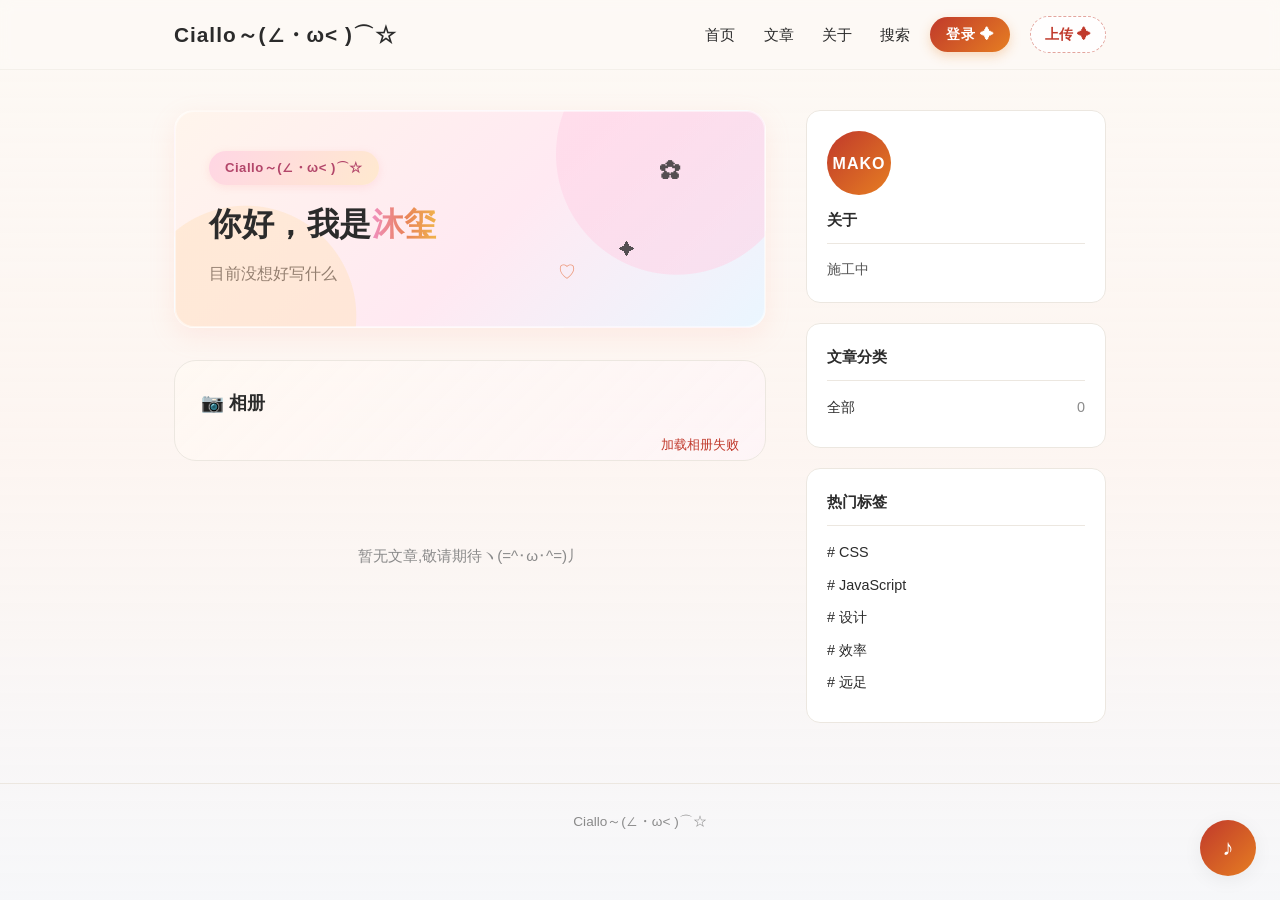
==== index.html @ c8da4784 "落地主页文章分类:写文章下拉选类型,主页显示真实计数并可点击按分类过滤 - 后端新增预设分类 CATEGORIES 与 GET /api/categories 接口 - 后台编辑器的「分类/标签」自由" ====
<!DOCTYPE html>
<html lang="zh-CN">
<head>
<meta charset="UTF-8">
<meta name="viewport" content="width=device-width, initial-scale=1.0">
<title>Ciallo～(∠・ω&lt; )⌒☆</title>
<link rel="stylesheet" href="assets/css/style.css">
<style>
  .empty { color: var(--muted); text-align: center; padding: 48px 20px; font-size: .95rem; }
</style>
</head>
<body>

<video class="bg-video" autoplay muted loop playsinline src="background/Scene1.mp4"></video>
<div class="bg-shade"></div>

<header class="site-header">
  <nav class="nav">
    <div class="brand">Ciallo～(∠・ω&lt; )⌒☆</div>
    <div class="nav-right">
      <button class="menu-toggle" id="menuToggle" aria-label="打开菜单">☰</button>
      <div class="menu" id="menu">
        <a href="#home">首页</a>
        <a href="#posts">文章</a>
        <a href="#about">关于</a>
        <a href="#search">搜索</a>
      </div>
      <a class="login-entry" href="admin.html">登录 ✦</a>
      <a class="article-entry photo-upload-entry" id="articleBtn" href="admin.html" hidden>文章 ✦</a>
      <a class="photo-upload-entry" id="photoUploadBtn">上传 ✦</a>
    </div>
  </nav>
</header>

<main class="container">
  <!-- 主内容 -->
  <div class="content">
    <section class="hero" id="home">
      <div class="hero-sparkles" aria-hidden="true"><span>✿</span><span>✦</span><span>♡</span></div>
      <div class="hero-eyebrow">Ciallo～(∠・ω&lt; )⌒☆</div>
      <h1>你好，我是<span class="name">沐玺</span></h1>
      <p>目前没想好写什么</p>
    </section>

    <!-- 相册:hero 下方的照片墙,图片存 photo/ 文件夹,右上角可上传 -->
    <section class="album" id="photos">
      <h2 class="album-title">📷 相册</h2>
      <span class="album-status" id="albumStatus"></span>
      <input type="file" id="photoFileInput" accept="image/*" multiple hidden>
      <div class="album-grid" id="albumGrid"></div>
    </section>

    <section id="posts">
      <p class="empty">加载中…</p>
    </section>
  </div>

  <!-- 侧边栏 -->
  <aside class="sidebar">
    <div class="widget" id="about">
      <div class="avatar">MAKO</div>
      <h3>关于</h3>
      <p class="about">施工中</p>
    </div>

    <div class="widget">
      <h3>文章分类</h3>
      <ul id="categoryList">
        <li>加载中…</li>
      </ul>
    </div>

    <div class="widget" id="search">
      <h3>热门标签</h3>
      <ul>
        <li><a href="#"># CSS</a></li>
        <li><a href="#"># JavaScript</a></li>
        <li><a href="#"># 设计</a></li>
        <li><a href="#"># 效率</a></li>
        <li><a href="#"># 远足</a></li>
      </ul>
    </div>
  </aside>
</main>

<footer class="site-footer">
  Ciallo～(∠・ω&lt; )⌒☆
</footer>

<!-- 圆形水波过渡层（播完跳转简介页） -->
<div class="ripple" id="ripple"></div>

<!-- 悬浮音乐播放器 -->
<div class="music-player" id="musicPlayer">
  <div class="mp-inner">
    <div class="mp-disc" id="mpDisc">
      <span class="mp-disc-hole"></span>
    </div>
    <div class="mp-info">
      <div class="mp-title">恋せよ乙女!</div>
      <div class="mp-artist">米倉千尋</div>
    </div>
    <div class="mp-progress">
      <div class="mp-bar" id="mpBar"><div class="mp-bar-fill" id="mpFill"></div></div>
      <div class="mp-time"><span id="mpCurrent">00:00</span><span>/</span><span id="mpDuration">--:--</span></div>
    </div>
    <button class="mp-btn" id="mpPlay" aria-label="播放/暂停">▶</button>
    <div class="mp-vol" id="mpVol">
      <input type="range" id="mpVolume" min="0" max="1" step="0.02" value="0.4" aria-label="音量">
      <button class="mp-vol-btn" id="mpVolBtn" aria-label="音量">🔊</button>
    </div>
  </div>
  <button class="mp-float" id="mpToggle" aria-label="打开播放器">♪</button>
  <audio id="mpAudio" src="music/米倉千尋 - 恋せよ乙女! (恋爱吧少女).mp3"></audio>
</div>

<script src="assets/js/player.js"></script>
<script src="assets/js/main.js"></script>
<script src="assets/js/album.js"></script>
<script>
(async function () {
  const wrap = document.getElementById('posts');
  const catList = document.getElementById('categoryList');
  let posts = [];
  let activeCat = null;
  let CATEGORIES = [];

  function showEmpty(msg) {
    wrap.textContent = '';
    const p = document.createElement('p');
    p.className = 'empty';
    p.textContent = msg;
    wrap.appendChild(p);
  }

  // 按当前 activeCat 渲染文章列表;activeCat===null 展示全部
  function renderPosts(list) {
    wrap.textContent = '';
    if (!Array.isArray(list) || !list.length) {
      showEmpty(activeCat ? '「' + activeCat + '」还没有文章,先写一篇吧ヽ(=^･ω･^=)丿' : '暂无文章,敬请期待ヽ(=^･ω･^=)丿');
      return;
    }
    list.forEach((post) => {
      const art = document.createElement('article');
      art.className = 'post';

      const meta = document.createElement('div');
      meta.className = 'post-meta';
      const d = document.createElement('span');
      d.textContent = post.created_at;
      const dot = document.createElement('span');
      dot.textContent = '·';
      const tag = document.createElement('span');
      tag.className = 'tag';
      tag.textContent = post.tag || '未分类';
      meta.append(d, dot, tag);

      const h2 = document.createElement('h2');
      const a = document.createElement('a');
      a.href = 'post.html?id=' + post.id;
      a.textContent = post.title;
      h2.appendChild(a);

      const ex = document.createElement('p');
      ex.className = 'excerpt';
      ex.textContent = post.excerpt;

      const rm = document.createElement('a');
      rm.className = 'read-more';
      rm.href = 'post.html?id=' + post.id;
      rm.textContent = '继续阅读 →';

      art.append(meta, h2, ex, rm);
      wrap.appendChild(art);
    });
  }

  // 侧栏分类:预置分类(来自 /api/categories) + 文章里出现的额外分类,均带真实计数
  function renderCategories() {
    if (!catList) return;
    catList.textContent = '';

    const cats = CATEGORIES.slice();
    const counts = {};
    posts.forEach((p) => {
      const t = p.tag || '未分类';
      counts[t] = (counts[t] || 0) + 1;
    });
    Object.keys(counts).forEach((t) => { if (!cats.includes(t)) cats.push(t); });

    const addItem = (label, count) => {
      const li = document.createElement('li');
      const a = document.createElement('a');
      a.href = '#posts';
      a.dataset.cat = label;
      a.className = activeCat === label ? 'active' : '';
      const txt = document.createElement('span');
      txt.textContent = label + ' ';
      const cnt = document.createElement('span');
      cnt.className = 'count';
      cnt.textContent = count;
      a.append(txt, cnt);
      a.addEventListener('click', (e) => {
        e.preventDefault();
        activeCat = (activeCat === label) ? null : label; // 再点一次取消过滤,回到全部
        const list = activeCat ? posts.filter((p) => (p.tag || '未分类') === label) : posts;
        renderPosts(list);
        renderCategories();
      });
      li.appendChild(a);
      catList.appendChild(li);
    };

    addItem('全部', posts.length);
    cats.forEach((c) => addItem(c, counts[c] || 0));
  }

  wrap.textContent = ''; // 一进来就清掉静态「加载中…」占位,避免任何情况下残留
  try {
    const res = await fetch('/api/posts');
    if (!res.ok) throw new Error('http ' + res.status);
    posts = await res.json();
    posts = Array.isArray(posts) ? posts : [];
  } catch {
    posts = [];
  }
  try {
    const c = await (await fetch('/api/categories')).json();
    CATEGORIES = (c && Array.isArray(c.categories)) ? c.categories : CATEGORIES;
  } catch {}
  renderCategories();
  renderPosts(posts);
})();
</script>
<script>
// 右上角「登录/文章」进后台:套用同一套水波动画
(function () {
  const ripple = document.getElementById('ripple');
  const targets = document.querySelectorAll('.login-entry, .article-entry');
  if (!targets.length || !ripple) return;
  targets.forEach((el) => {
    el.addEventListener('click', (e) => {
      e.preventDefault();
      const r = el.getBoundingClientRect();
      const cx = r.left + r.width / 2;
      const cy = r.top + r.height / 2;
      ripple.style.setProperty('--cx', cx + 'px');
      ripple.style.setProperty('--cy', cy + 'px');
      document.body.classList.add('profile-reveal');
      el.classList.add('is-hiding');
      setTimeout(() => { window.location.href = el.getAttribute('href'); }, 750);
    });
  });
})();

// 登录后右上角「登录」替换为「文章」:登录态(canManage)显示文章按钮并隐藏登录按钮
(function () {
  const login = document.querySelector('.login-entry');
  const article = document.getElementById('articleBtn');
  if (!login || !article) return;
  (async () => {
    try {
      const me = await (await fetch('/api/me')).json();
      if (me.canManage) {
        login.style.display = 'none';
        article.hidden = false;
      }
    } catch {}
  })();
})();
</script>
</body>
</html>
---- assets/css/style.css ----
:root {
  --bg: #faf8f5;
  --surface: #ffffff;
  --text: #2b2b2b;
  --muted: #8a8a8a;
  --accent: #c0392b;
  --accent-dark: #96281b;
  --border: #ece7e0;
  --shadow: 0 4px 20px rgba(0,0,0,.06);
}

* { margin: 0; padding: 0; box-sizing: border-box; }

body {
  font-family: -apple-system, BlinkMacSystemFont, "Segoe UI", "PingFang SC",
               "Microsoft YaHei", sans-serif;
  background: var(--bg);
  color: var(--text);
  line-height: 1.7;
  -webkit-font-smoothing: antialiased;
}

a { color: var(--accent); text-decoration: none; }
a:hover { color: var(--accent-dark); }

/* ============ 背景视频 ============ */
.bg-video {
  position: fixed;
  inset: 0;
  z-index: -2;
  width: 100%;
  height: 100%;
  object-fit: cover;
  filter: saturate(1.05);
  pointer-events: none;
}
.bg-shade {
  position: fixed;
  inset: 0;
  z-index: -1;
  background: linear-gradient(180deg, rgba(255,250,244,.62), rgba(255,242,238,.5) 50%, rgba(244,247,252,.6));
  pointer-events: none;
}

/* ============ Header ============ */
header.site-header {
  position: sticky;
  top: 0;
  z-index: 100;
  background: rgba(252,250,247,.4); /* 半透明:透度约 40%,暂定 */
  backdrop-filter: blur(6px);
  border-bottom: 1px solid rgba(236,231,224,.5);
}

.nav {
  max-width: 980px;
  margin: 0 auto;
  padding: 16px 24px;
  display: flex;
  align-items: center;
  justify-content: space-between;
}

.brand {
  font-size: 1.3rem;
  font-weight: 700;
  color: var(--text);
  letter-spacing: 1px;
}
.brand span { color: var(--accent); }

.nav-right {
  display: flex;
  align-items: center;
  gap: 20px;
}

.menu a {
  margin-left: 24px;
  font-size: .95rem;
  color: var(--text);
}
.menu a:hover { color: var(--accent); }

/* 右上角登录入口,与菜单并排 */
.login-entry {
  padding: 6px 16px;
  border-radius: 999px;
  background: linear-gradient(135deg, #c0392b, #e67e22);
  color: #fff !important;
  font-size: .85rem;
  font-weight: 600;
  letter-spacing: .5px;
  box-shadow: 0 4px 12px rgba(230,126,34,.28);
  white-space: nowrap;
  transition: filter .15s ease, transform .1s ease;
}
.login-entry:hover {
  color: #fff !important;
  filter: brightness(1.06);
  transform: translateY(-1px);
}

.menu-toggle {
  display: none;
  background: none;
  border: none;
  font-size: 1.4rem;
  cursor: pointer;
  color: var(--text);
}

/* ============ Layout ============ */
.container {
  max-width: 980px;
  margin: 40px auto;
  padding: 0 24px;
  display: grid;
  grid-template-columns: 1fr 300px;
  gap: 40px;
  align-items: start;
}

.content { min-width: 0; }

/* ============ Hero ============ */
.hero {
  position: relative;
  overflow: hidden;
  background:
    radial-gradient(circle at 85% 20%, rgba(255,210,230,.55) 0 120px, transparent 121px),
    radial-gradient(circle at 12% 95%, rgba(255,228,200,.6) 0 110px, transparent 111px),
    linear-gradient(135deg, #fff5ec, #ffe9f2 55%, #eaf6ff);
  color: var(--text);
  border-radius: 20px;
  padding: 40px 34px;
  margin-bottom: 32px;
  border: 1px solid rgba(255,255,255,.7);
  box-shadow: inset 0 0 0 1px rgba(255,255,255,.5), 0 8px 26px rgba(255,170,150,.16);
}
.hero h1 { font-size: 2rem; margin: 12px 0 8px; letter-spacing: .5px; }
.hero h1 .name {
  background: linear-gradient(90deg, #f08fc0, #e9825a, #f0b34a);
  -webkit-background-clip: text;
  background-clip: text;
  -webkit-text-fill-color: transparent;
}
.hero p { color: #947f70; font-size: 1rem; }

/* 顶部打招呼小胶囊 */
.hero-eyebrow {
  display: inline-block;
  padding: 6px 16px;
  border-radius: 999px;
  background: linear-gradient(120deg, #ffd6e4, #ffe9cf);
  color: #b3466a;
  font-size: .82rem;
  font-weight: 600;
  letter-spacing: .5px;
  box-shadow: 0 2px 8px rgba(255,150,150,.18);
}

/* 浮动小装饰 */
.hero-sparkles { position: absolute; inset: 0; pointer-events: none; }
.hero-sparkles span {
  position: absolute;
  font-size: 1.35rem;
  opacity: .8;
  animation: heroFloat 4.5s ease-in-out infinite;
}
.hero-sparkles span:nth-child(1) { top: 20%; right: 14%; }
.hero-sparkles span:nth-child(2) { top: 58%; right: 22%; font-size: 1rem; animation-delay: 1.3s; }
.hero-sparkles span:nth-child(3) { bottom: 18%; right: 32%; font-size: 1.1rem; animation-delay: 2.1s; color: #e9825a; }
@keyframes heroFloat {
  0%, 100% { transform: translateY(0) rotate(0deg); }
  50%      { transform: translateY(-12px) rotate(14deg); }
}

/* ============ Posts ============ */
.post {
  background: var(--surface);
  border: 1px solid var(--border);
  border-radius: 14px;
  padding: 24px 26px;
  margin-bottom: 24px;
  transition: transform .18s ease, box-shadow .18s ease;
}
.post:hover {
  transform: translateY(-3px);
  box-shadow: var(--shadow);
}

.post-meta {
  display: flex;
  align-items: center;
  gap: 12px;
  font-size: .82rem;
  color: var(--muted);
  margin-bottom: 10px;
}
.post-meta .tag {
  background: #fdecea;
  color: var(--accent);
  padding: 2px 10px;
  border-radius: 20px;
  font-size: .75rem;
}
.post h2 { font-size: 1.25rem; margin-bottom: 8px; }
.post h2 a { color: var(--text); }
.post h2 a:hover { color: var(--accent); }
.post p.excerpt { font-size: .95rem; color: #555; }
.post .read-more { font-size: .88rem; font-weight: 600; }

/* ============ Sidebar ============ */
.sidebar {
  position: sticky;
  top: 84px;
}
.widget {
  background: var(--surface);
  border: 1px solid var(--border);
  border-radius: 14px;
  padding: 20px;
  margin-bottom: 20px;
}
.widget h3 {
  font-size: .95rem;
  margin-bottom: 14px;
  padding-bottom: 10px;
  border-bottom: 1px solid var(--border);
}
.widget ul { list-style: none; }
.widget li { margin-bottom: 8px; font-size: .9rem; }
.widget .count { float: right; color: var(--muted); }
.widget .about { font-size: .88rem; color: #555; }
.widget a { color: var(--text); }
.widget a:hover { color: var(--accent); }
.widget a.active { color: var(--accent); font-weight: 700; }
.widget .avatar {
  width: 64px; height: 64px;
  border-radius: 50%;
  background: linear-gradient(135deg, #c0392b, #e67e22);
  color: #fff;
  display: flex; align-items: center; justify-content: center;
  font-size: 1rem; letter-spacing: 1px; font-weight: 700;
  margin-bottom: 12px;
}

/* ============ 悬浮音乐播放器 ============ */
.music-player {
  position: fixed;
  right: 24px;
  bottom: 24px;
  z-index: 200;
  touch-action: none;
}

/* 悬浮圆形按钮（可拖动） */
.mp-float {
  width: 56px; height: 56px;
  border-radius: 50%;
  border: none;
  background: linear-gradient(135deg, #c0392b, #e67e22);
  color: #fff;
  font-size: 1.4rem;
  cursor: grab;
  box-shadow: var(--shadow);
  display: flex; align-items: center; justify-content: center;
  transition: box-shadow .2s ease;
  user-select: none;
  -webkit-user-select: none;
}
.mp-float:active { cursor: grabbing; }
.mp-float:hover { filter: brightness(1.05); }

/* 展开的横向圆角长条（默认隐藏，通过 opacity/visibility/transform 平滑收放） */
.mp-inner {
  position: absolute;
  right: calc(100% + 14px);
  top: 50%;
  width: 360px;
  background: var(--surface);
  border: 1px solid var(--border);
  border-radius: 999px;
  box-shadow: var(--shadow);
  padding: 10px 18px;
  display: flex;
  flex-direction: row;
  align-items: center;
  gap: 14px;
  /* 收起状态 */
  opacity: 0;
  visibility: hidden;
  pointer-events: none;
  transform: translateY(-50%) translateX(16px);
  transition: opacity .7s ease, transform .7s ease, visibility .7s;
}
.music-player.open .mp-inner {
  opacity: 1;
  visibility: visible;
  pointer-events: auto;
  transform: translateY(-50%) translateX(0);
}

/* 唱片（较小，置于长条左侧） */
.mp-disc {
  width: 46px; height: 46px;
  flex: 0 0 auto;
  border-radius: 50%;
  background:
    repeating-radial-gradient(circle at center, #333 0 2px, #1f1f1f 2px 4px),
    linear-gradient(135deg, #c0392b, #e67e22);
  position: relative;
  animation: mpSpin 6s linear infinite;
  animation-play-state: paused;
}
.music-player.playing .mp-disc { animation-play-state: running; }
.mp-disc-hole {
  position: absolute; top: 50%; left: 50%;
  width: 10px; height: 10px;
  transform: translate(-50%, -50%);
  background: var(--surface);
  border-radius: 50%;
}
@keyframes mpSpin { to { transform: rotate(360deg); } }

/* 歌曲信息 */
.mp-info {
  display: flex;
  flex-direction: column;
  flex: 0 0 auto;
  min-width: 0;
}
.mp-title {
  font-size: .9rem; font-weight: 700;
  color: var(--text);
  white-space: nowrap;
  overflow: hidden;
  text-overflow: ellipsis;
  max-width: 110px;
}
.mp-artist { font-size: .74rem; color: var(--muted); }

/* 进度 */
.mp-progress {
  flex: 1;
  min-width: 0;
  display: flex;
  flex-direction: column;
  gap: 3px;
}
.mp-bar {
  height: 5px;
  border-radius: 3px;
  background: var(--border);
  cursor: pointer;
  overflow: hidden;
}
.mp-bar-fill {
  height: 100%;
  width: 0%;
  background: linear-gradient(90deg, #c0392b, #e67e22);
  border-radius: 3px;
  transition: width .1s linear;
}
.mp-time {
  display: flex; justify-content: space-between;
  font-size: .68rem; color: var(--muted);
}

/* 播放按钮 */
.mp-btn {
  width: 40px; height: 40px;
  flex: 0 0 auto;
  border-radius: 50%;
  border: none;
  background: linear-gradient(135deg, #c0392b, #e67e22);
  color: #fff;
  font-size: .92rem;
  cursor: pointer;
  box-shadow: var(--shadow);
  transition: transform .15s ease;
}
.mp-btn:hover { transform: scale(1.08); }

/* 音量开关:喇叭按钮 + 悬停弹出的垂直滑条 */
.mp-vol {
  position: relative;
  flex: 0 0 auto;
}
.mp-vol-btn {
  width: 40px; height: 40px;
  flex: 0 0 auto;
  border-radius: 50%;
  border: none;
  background: rgba(192, 57, 43, .12);
  color: var(--text);
  font-size: .92rem;
  cursor: pointer;
  transition: transform .15s ease, background .15s ease;
}
.mp-vol-btn:hover { transform: scale(1.08); background: rgba(192, 57, 43, .22); }
.mp-vol input[type=range] {
  position: absolute;
  bottom: calc(100% + 14px);
  left: 50%;
  width: 6px;
  height: 84px;
  margin: 0;
  appearance: none;
  -webkit-appearance: none;
  background: var(--border);
  border-radius: 3px;
  cursor: pointer;
  writing-mode: vertical-lr;
  direction: rtl;
  opacity: 0;
  visibility: hidden;
  pointer-events: none;
  transition: opacity .2s ease, visibility .2s;
}
.mp-vol input[type=range]::-webkit-slider-thumb {
  appearance: none; -webkit-appearance: none;
  width: 15px; height: 15px;
  border-radius: 50%;
  background: linear-gradient(135deg, #c0392b, #e67e22);
  border: 2px solid #fff;
  box-shadow: var(--shadow);
  cursor: pointer;
}
.mp-vol input[type=range]::-moz-range-thumb {
  width: 15px; height: 15px;
  border-radius: 50%;
  background: linear-gradient(135deg, #c0392b, #e67e22);
  border: 2px solid #fff;
  box-shadow: var(--shadow);
  cursor: pointer;
}
.mp-vol.open input[type=range] {
  opacity: 1;
  visibility: visible;
  pointer-events: auto;
}

@media (max-width: 760px) {
  .mp-inner {
    width: calc(100vw - 32px);
    max-width: 360px;
    padding: 10px 16px;
    gap: 10px;
  }
  .mp-title { max-width: 80px; }
}

/* ============ 返回链接 ============ */
.back-link {
  font-size: .9rem;
  font-weight: 600;
}

/* ============ 进入个人简介：圆形水波扩散过渡 ============ */
.hero { cursor: pointer; transition: opacity .45s ease, transform .45s ease; }
.hero.is-hiding { opacity: 0; transform: scale(.92); pointer-events: none; }

.ripple {
  position: fixed;
  inset: 0;
  z-index: 4000;
  background: linear-gradient(135deg, #fff5ec, #ffe9f2 55%, #eaf6ff);
  clip-path: circle(0% at var(--cx, 50%) var(--cy, 50%));
  transition: clip-path .78s cubic-bezier(.65, 0, .35, 1);
  pointer-events: none;
}
body.profile-reveal .ripple {
  clip-path: circle(150% at var(--cx, 50%) var(--cy, 50%));
  pointer-events: auto;
}

/* 个人简介页（profile.html） */
.profile {
  min-height: calc(100vh - 140px);
  display: flex;
  align-items: center;
  justify-content: center;
  padding: 40px 24px;
}
.profile-card {
  width: 100%;
  max-width: 520px;
  background: rgba(255,255,255,.6);
  border: 1px solid rgba(255,255,255,.8);
  border-radius: 22px;
  padding: 44px 34px;
  text-align: center;
  box-shadow: 0 12px 40px rgba(255,150,140,.18);
  animation: profileIn .7s ease .15s both;
}
@keyframes profileIn { from { opacity: 0; transform: translateY(16px); } to { opacity: 1; transform: translateY(0); } }
.profile-card .profile-avatar {
  width: 84px; height: 84px;
  margin: 0 auto 18px;
  border-radius: 50%;
  background: linear-gradient(135deg, #f78fb3, #f7b267);
  color: #fff;
  font-weight: 700;
  letter-spacing: 1px;
  display: flex; align-items: center; justify-content: center;
  font-size: 1.05rem;
}
.profile-card h1 { font-size: 1.9rem; margin: 0 0 6px; color: var(--text); }
.profile-card .name {
  background: linear-gradient(90deg, #f08fc0, #e9825a, #f0b34a);
  -webkit-background-clip: text;
  background-clip: text;
  -webkit-text-fill-color: transparent;
}
.profile-sub { color: var(--muted); font-size: .9rem; margin-bottom: 16px; }
.profile-bio {
  color: #5b4636;
  font-size: .98rem;
  line-height: 1.9;
  max-width: 460px;
  margin: 0 auto 28px;
}
.profile-facts {
  display: grid;
  grid-template-columns: repeat(3, 1fr);
  gap: 12px;
  max-width: 520px;
  margin: 0 auto;
}
.profile-card .factor {
  background: rgba(255,255,255,.75);
  border: 1px solid var(--border);
  border-radius: 14px;
  padding: 16px 12px;
}
.profile-card .factor-label {
  display: block;
  font-size: .72rem;
  color: var(--muted);
  margin-bottom: 6px;
  letter-spacing: 1px;
}
.profile-card .factor-value { font-size: .88rem; color: var(--text); font-weight: 600; }

/* ============ Footer ============ */
footer.site-footer {
  border-top: 1px solid var(--border);
  text-align: center;
  padding: 26px 20px;
  color: var(--muted);
  font-size: .85rem;
}

/* ============ 相册 ============ */
.photo-upload-entry {
  padding: 6px 14px;
  border-radius: 999px;
  background: rgba(255,255,255,.75);
  color: var(--accent) !important;
  font-size: .85rem;
  font-weight: 600;
  border: 1.5px dashed rgba(192,57,43,.45);
  cursor: pointer;
  transition: filter .15s ease, transform .1s ease, background .15s ease;
}
.photo-upload-entry:hover {
  background: #fff;
  filter: brightness(1.02);
  transform: translateY(-1px);
}

.album {
  margin: 8px 0 34px;
  padding: 26px;
  background: linear-gradient(135deg, rgba(255,250,243,.7), rgba(255,244,250,.6));
  border: 1px solid var(--border);
  border-radius: 22px;
}
.album-title {
  display: flex;
  align-items: center;
  gap: 8px;
  font-size: 1.15rem;
  color: var(--text);
  margin-bottom: 16px;
}
.album-status {
  float: right;
  font-size: .82rem;
  color: var(--accent);
  opacity: 0;
  transition: opacity .2s ease;
}
.album-status.ok { color: #2e7d32; }
.album-status:not(:empty) { opacity: 1; }

.album-grid {
  position: relative;
}
.album-stage {
  position: relative;
  width: 100%; /* 铺满相册框(内容列内,尺寸维持现状) */
  aspect-ratio: 3 / 2;
  overflow: hidden;
  border-radius: 14px;
  background: #fff;
  border: 1px solid var(--border);
  box-shadow: var(--shadow);
}
.album-stage img {
  position: absolute;
  inset: 0;
  width: 100%;
  height: 100%;
  object-fit: cover; /* 图片铺满这个框 */
  opacity: 0;
  transition: opacity .8s ease;
  pointer-events: none;
}
.album-stage img.active { opacity: 1; }
.album-stage img.broken { background: rgba(236,231,224,.6); }

.album-del {
  position: absolute;
  top: 12px;
  right: 12px;
  width: 30px;
  height: 30px;
  z-index: 2;
  border: none;
  border-radius: 50%;
  background: rgba(192,57,43,.9);
  color: #fff;
  font-size: .9rem;
  line-height: 1;
  cursor: pointer;
  opacity: 0;
  transform: scale(.8);
  transition: opacity .15s ease, transform .15s ease;
}
.album-stage:hover .album-del { opacity: 1; transform: scale(1); }
.album-del:hover { background: var(--accent-dark); }

.album-arrow {
  position: absolute;
  top: 50%;
  transform: translateY(-50%);
  z-index: 2;
  width: 40px;
  height: 40px;
  border: none;
  border-radius: 50%;
  background: rgba(255, 255, 255, .7);
  color: var(--text);
  font-size: 1.15rem;
  font-weight: 700;
  line-height: 1;
  cursor: pointer;
  box-shadow: var(--shadow);
  opacity: 0;
  transition: opacity .15s ease, background .15s ease, color .15s ease;
}
.album-prev { left: 14px; }
.album-next { right: 14px; }
.album-stage:hover .album-arrow { opacity: 1; }
.album-arrow:hover { background: var(--accent); color: #fff; }

.album-dots {
  display: flex;
  justify-content: center;
  gap: 8px;
  margin-top: 14px;
}
.album-dots .dot {
  width: 9px;
  height: 9px;
  padding: 0;
  border: none;
  border-radius: 50%;
  background: var(--border);
  cursor: pointer;
  transition: background .2s ease, transform .2s ease;
}
.album-dots .dot.active { background: var(--accent); transform: scale(1.25); }

.album-empty {
  text-align: center;
  color: var(--muted);
  padding: 26px 0;
  font-size: .95rem;
}

/* ============ Responsive ============ */
@media (max-width: 760px) {
  .container { grid-template-columns: 1fr; gap: 0; }
  .sidebar { position: static; margin-top: 8px; }
  .menu { display: none; flex-direction: column; position: absolute; top: 60px; right: 24px;
          background: var(--surface); border: 1px solid var(--border); border-radius: 10px;
          padding: 12px 0; box-shadow: var(--shadow); }
  .menu.open { display: flex; }
  .menu a { margin: 6px 24px; }
  .menu-toggle { display: block; }
  .hero { padding: 30px 22px; }
  .hero h1 { font-size: 1.6rem; }
  .profile { padding: 28px 18px; }
  .profile-card { padding: 34px 22px; }
  .profile-card h1 { font-size: 1.6rem; }
  .profile-facts { grid-template-columns: 1fr; }
}
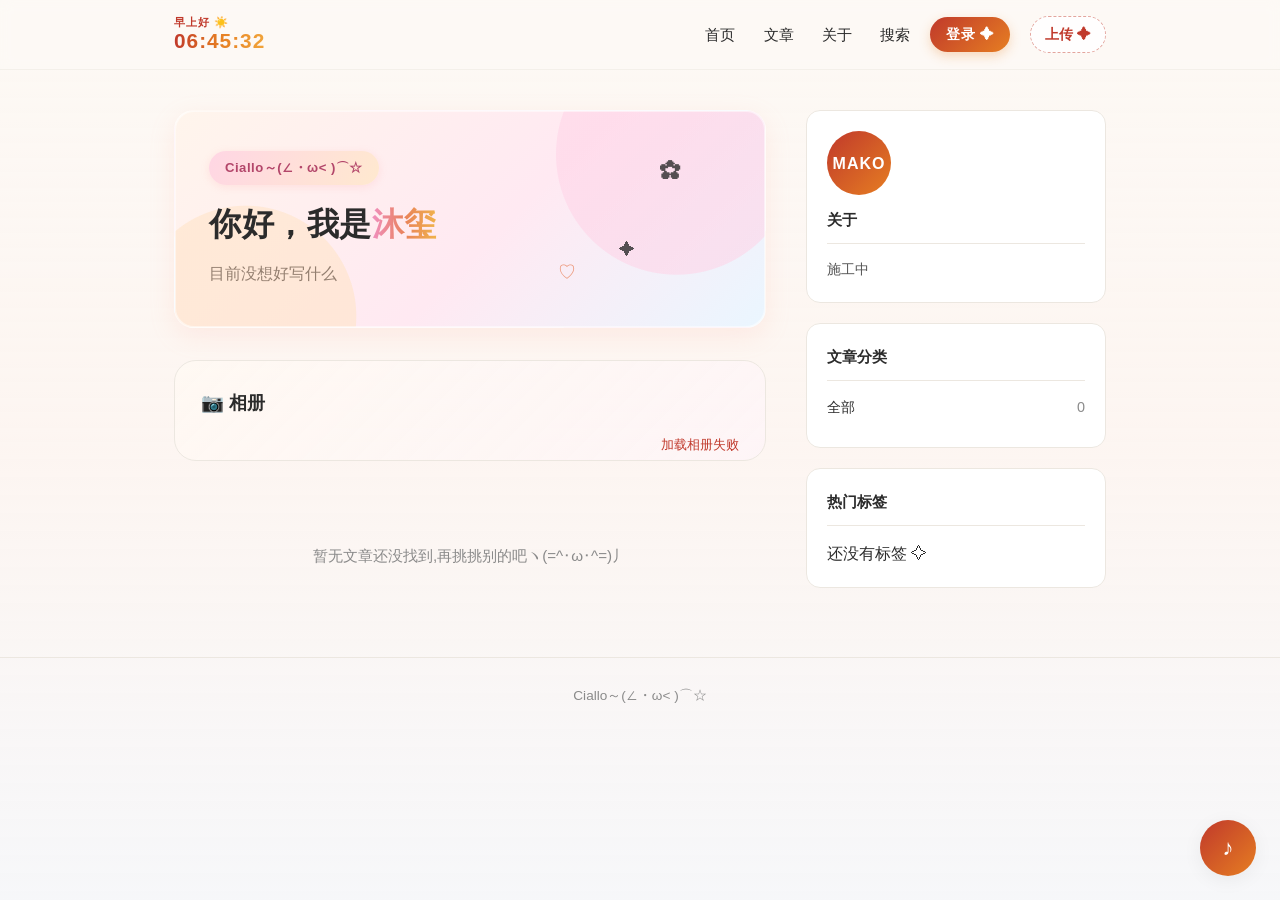
==== commit ccd17448: "顶部导航 Ciallo 换成实时时钟 + 落地热门标签云 - 新增 assets/js/clock.js:顶端导航显示实时时分秒,问候语按时段切换(早/中/下午/晚上) - 时钟文字用红橙渐变流动+呼" ====
--- a/index.html
+++ b/index.html
@@ -16,7 +16,10 @@
 
 <header class="site-header">
   <nav class="nav">
-    <div class="brand">Ciallo～(∠・ω&lt; )⌒☆</div>
+    <div class="brand brand-clock">
+      <span class="bc-greet" id="bcGreet">早上好</span>
+      <span class="bc-time" id="bcTime">00:00:00</span>
+    </div>
     <div class="nav-right">
       <button class="menu-toggle" id="menuToggle" aria-label="打开菜单">☰</button>
       <div class="menu" id="menu">
@@ -72,13 +75,7 @@
 
     <div class="widget" id="search">
       <h3>热门标签</h3>
-      <ul>
-        <li><a href="#"># CSS</a></li>
-        <li><a href="#"># JavaScript</a></li>
-        <li><a href="#"># 设计</a></li>
-        <li><a href="#"># 效率</a></li>
-        <li><a href="#"># 远足</a></li>
-      </ul>
+      <div class="tag-cloud" id="tagList">加载中…</div>
     </div>
   </aside>
 </main>
@@ -115,15 +112,21 @@
 </div>
 
 <script src="assets/js/player.js"></script>
+<script src="assets/js/clock.js"></script>
 <script src="assets/js/main.js"></script>
 <script src="assets/js/album.js"></script>
 <script>
 (async function () {
   const wrap = document.getElementById('posts');
   const catList = document.getElementById('categoryList');
+  const tagList = document.getElementById('tagList');
   let posts = [];
   let activeCat = null;
+  let activeTag = null;
   let CATEGORIES = [];
+
+  // 取一篇文章的所有标签
+  function postTags(p) { return (p.tags || '').split(/[,，、\s]+/).filter(Boolean); }
 
   function showEmpty(msg) {
     wrap.textContent = '';
@@ -133,11 +136,28 @@
     wrap.appendChild(p);
   }
 
-  // 按当前 activeCat 渲染文章列表;activeCat===null 展示全部
+  // 按当前 activeCat/activeTag 过滤并渲染;两者都为空则展示全部
+  function filtered() {
+    if (!activeCat && !activeTag) return posts;
+    return posts.filter((p) =>
+      (!activeCat || (p.tag || '未分类') === activeCat) &&
+      (!activeTag || postTags(p).indexOf(activeTag) >= 0)
+    );
+  }
+  function refresh() {
+    renderPosts(filtered());
+    renderCategories();
+    renderTags();
+  }
+
+  // 渲染文章列表
   function renderPosts(list) {
     wrap.textContent = '';
     if (!Array.isArray(list) || !list.length) {
-      showEmpty(activeCat ? '「' + activeCat + '」还没有文章,先写一篇吧ヽ(=^･ω･^=)丿' : '暂无文章,敬请期待ヽ(=^･ω･^=)丿');
+      const why = activeCat && activeTag
+        ? '「' + activeCat + '」且含「#' + activeTag + '」的'
+        : (activeCat ? '「' + activeCat + '」' : (activeTag ? '含「#' + activeTag + '」' : ''));
+      showEmpty((why || '暂无') + '文章还没找到,再挑挑别的吧ヽ(=^･ω･^=)丿');
       return;
     }
     list.forEach((post) => {
@@ -202,10 +222,9 @@
       a.append(txt, cnt);
       a.addEventListener('click', (e) => {
         e.preventDefault();
-        activeCat = (activeCat === label) ? null : label; // 再点一次取消过滤,回到全部
-        const list = activeCat ? posts.filter((p) => (p.tag || '未分类') === label) : posts;
-        renderPosts(list);
-        renderCategories();
+        // 「全部」恒清空分类;其余再点一次取消,回到全部
+        activeCat = (label === '全部') ? null : ((activeCat === label) ? null : label);
+        refresh();
       });
       li.appendChild(a);
       catList.appendChild(li);
@@ -213,6 +232,31 @@
 
     addItem('全部', posts.length);
     cats.forEach((c) => addItem(c, counts[c] || 0));
+  }
+
+  // 热门标签云:抽取所有文章标签,按出现次数降序,点击按标签过滤
+  function renderTags() {
+    if (!tagList) return;
+    tagList.textContent = '';
+
+    const counts = {};
+    posts.forEach((p) => postTags(p).forEach((t) => { counts[t] = (counts[t] || 0) + 1; }));
+    const tags = Object.keys(counts).sort((a, b) => counts[b] - counts[a] || a.localeCompare(b, 'zh')); // 热门在前
+    if (!tags.length) {
+      tagList.textContent = '还没有标签 ✧';
+      return;
+    }
+    tags.forEach((t) => {
+      const chip = document.createElement('button');
+      chip.type = 'button';
+      chip.className = 'tag-chip' + (activeTag === t ? ' active' : '');
+      chip.textContent = '#' + t + ' ' + counts[t];
+      chip.addEventListener('click', () => {
+        activeTag = (activeTag === t) ? null : t; // 再点一次取消
+        refresh();
+      });
+      tagList.appendChild(chip);
+    });
   }
 
   wrap.textContent = ''; // 一进来就清掉静态「加载中…」占位,避免任何情况下残留
@@ -228,8 +272,7 @@
     const c = await (await fetch('/api/categories')).json();
     CATEGORIES = (c && Array.isArray(c.categories)) ? c.categories : CATEGORIES;
   } catch {}
-  renderCategories();
-  renderPosts(posts);
+  refresh();
 })();
 </script>
 <script>
--- a/assets/css/style.css
+++ b/assets/css/style.css
@@ -68,6 +68,35 @@
   letter-spacing: 1px;
 }
 .brand span { color: var(--accent); }
+
+/* 顶端实时时钟:问候语 + 渐变流动时间(替换原 Ciallo 品牌字) */
+.brand-clock {
+  display: flex;
+  flex-direction: column;
+  align-items: flex-start;
+  line-height: 1.15;
+}
+.bc-greet {
+  font-size: .7rem;
+  font-weight: 600;
+  letter-spacing: 1px;
+  color: var(--muted);
+  transition: opacity .3s ease;
+}
+.bc-time {
+  font-size: 1.3rem;
+  font-weight: 800;
+  letter-spacing: 1px;
+  background: linear-gradient(90deg, #c0392b, #e67e22, #f1a53b, #e67e22, #c0392b);
+  background-size: 200% auto;
+  -webkit-background-clip: text;
+  background-clip: text;
+  -webkit-text-fill-color: transparent;
+  color: transparent;
+  animation: bc-gradient 4s linear infinite, bc-breathe 3s ease-in-out infinite;
+}
+@keyframes bc-gradient { to { background-position: 200% center; } }
+@keyframes bc-breathe { 0%, 100% { transform: scale(1); } 50% { transform: scale(1.05); } }
 
 .nav-right {
   display: flex;
@@ -236,6 +265,27 @@
 .widget a { color: var(--text); }
 .widget a:hover { color: var(--accent); }
 .widget a.active { color: var(--accent); font-weight: 700; }
+
+/* 热门标签云:胶囊小按钮 */
+.tag-cloud { display: flex; flex-wrap: wrap; gap: 8px; }
+.tag-chip {
+  padding: 4px 12px;
+  border: 1px solid rgba(192,57,43,.28);
+  border-radius: 999px;
+  background: rgba(255,255,255,.65);
+  color: var(--accent);
+  font-size: .8rem;
+  font-weight: 600;
+  cursor: pointer;
+  transition: background .15s ease, transform .1s ease, box-shadow .15s ease;
+}
+.tag-chip:hover { background: #fff; transform: translateY(-1px); }
+.tag-chip.active {
+  background: linear-gradient(135deg, #c0392b, #e67e22);
+  color: #fff;
+  border-color: transparent;
+  box-shadow: 0 3px 10px rgba(230,126,34,.3);
+}
 .widget .avatar {
   width: 64px; height: 64px;
   border-radius: 50%;
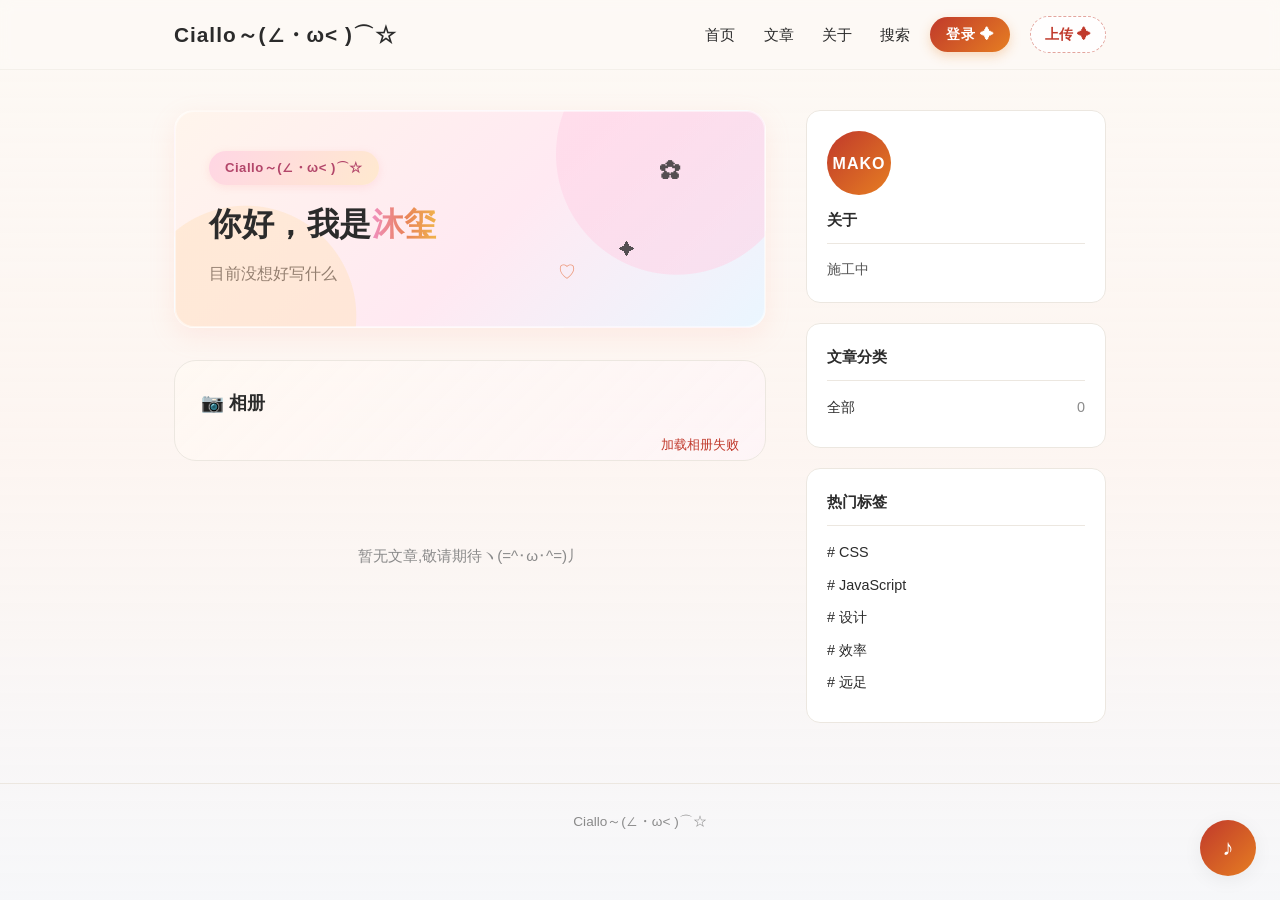
==== commit b5503e4e: "修复后退回来页面卡在水波动画:bfcache 还原时清除 profile-reveal/is-hiding 残留类" ====
--- a/index.html
+++ b/index.html
@@ -16,10 +16,7 @@
 
 <header class="site-header">
   <nav class="nav">
-    <div class="brand brand-clock">
-      <span class="bc-greet" id="bcGreet">早上好</span>
-      <span class="bc-time" id="bcTime">00:00:00</span>
-    </div>
+    <div class="brand">Ciallo～(∠・ω&lt; )⌒☆</div>
     <div class="nav-right">
       <button class="menu-toggle" id="menuToggle" aria-label="打开菜单">☰</button>
       <div class="menu" id="menu">
@@ -75,7 +72,13 @@
 
     <div class="widget" id="search">
       <h3>热门标签</h3>
-      <div class="tag-cloud" id="tagList">加载中…</div>
+      <ul>
+        <li><a href="#"># CSS</a></li>
+        <li><a href="#"># JavaScript</a></li>
+        <li><a href="#"># 设计</a></li>
+        <li><a href="#"># 效率</a></li>
+        <li><a href="#"># 远足</a></li>
+      </ul>
     </div>
   </aside>
 </main>
@@ -112,21 +115,15 @@
 </div>
 
 <script src="assets/js/player.js"></script>
-<script src="assets/js/clock.js"></script>
 <script src="assets/js/main.js"></script>
 <script src="assets/js/album.js"></script>
 <script>
 (async function () {
   const wrap = document.getElementById('posts');
   const catList = document.getElementById('categoryList');
-  const tagList = document.getElementById('tagList');
   let posts = [];
   let activeCat = null;
-  let activeTag = null;
   let CATEGORIES = [];
-
-  // 取一篇文章的所有标签
-  function postTags(p) { return (p.tags || '').split(/[,，、\s]+/).filter(Boolean); }
 
   function showEmpty(msg) {
     wrap.textContent = '';
@@ -136,28 +133,11 @@
     wrap.appendChild(p);
   }
 
-  // 按当前 activeCat/activeTag 过滤并渲染;两者都为空则展示全部
-  function filtered() {
-    if (!activeCat && !activeTag) return posts;
-    return posts.filter((p) =>
-      (!activeCat || (p.tag || '未分类') === activeCat) &&
-      (!activeTag || postTags(p).indexOf(activeTag) >= 0)
-    );
-  }
-  function refresh() {
-    renderPosts(filtered());
-    renderCategories();
-    renderTags();
-  }
-
-  // 渲染文章列表
+  // 按当前 activeCat 渲染文章列表;activeCat===null 展示全部
   function renderPosts(list) {
     wrap.textContent = '';
     if (!Array.isArray(list) || !list.length) {
-      const why = activeCat && activeTag
-        ? '「' + activeCat + '」且含「#' + activeTag + '」的'
-        : (activeCat ? '「' + activeCat + '」' : (activeTag ? '含「#' + activeTag + '」' : ''));
-      showEmpty((why || '暂无') + '文章还没找到,再挑挑别的吧ヽ(=^･ω･^=)丿');
+      showEmpty(activeCat ? '「' + activeCat + '」还没有文章,先写一篇吧ヽ(=^･ω･^=)丿' : '暂无文章,敬请期待ヽ(=^･ω･^=)丿');
       return;
     }
     list.forEach((post) => {
@@ -222,9 +202,10 @@
       a.append(txt, cnt);
       a.addEventListener('click', (e) => {
         e.preventDefault();
-        // 「全部」恒清空分类;其余再点一次取消,回到全部
-        activeCat = (label === '全部') ? null : ((activeCat === label) ? null : label);
-        refresh();
+        activeCat = (activeCat === label) ? null : label; // 再点一次取消过滤,回到全部
+        const list = activeCat ? posts.filter((p) => (p.tag || '未分类') === label) : posts;
+        renderPosts(list);
+        renderCategories();
       });
       li.appendChild(a);
       catList.appendChild(li);
@@ -232,31 +213,6 @@
 
     addItem('全部', posts.length);
     cats.forEach((c) => addItem(c, counts[c] || 0));
-  }
-
-  // 热门标签云:抽取所有文章标签,按出现次数降序,点击按标签过滤
-  function renderTags() {
-    if (!tagList) return;
-    tagList.textContent = '';
-
-    const counts = {};
-    posts.forEach((p) => postTags(p).forEach((t) => { counts[t] = (counts[t] || 0) + 1; }));
-    const tags = Object.keys(counts).sort((a, b) => counts[b] - counts[a] || a.localeCompare(b, 'zh')); // 热门在前
-    if (!tags.length) {
-      tagList.textContent = '还没有标签 ✧';
-      return;
-    }
-    tags.forEach((t) => {
-      const chip = document.createElement('button');
-      chip.type = 'button';
-      chip.className = 'tag-chip' + (activeTag === t ? ' active' : '');
-      chip.textContent = '#' + t + ' ' + counts[t];
-      chip.addEventListener('click', () => {
-        activeTag = (activeTag === t) ? null : t; // 再点一次取消
-        refresh();
-      });
-      tagList.appendChild(chip);
-    });
   }
 
   wrap.textContent = ''; // 一进来就清掉静态「加载中…」占位,避免任何情况下残留
@@ -272,7 +228,8 @@
     const c = await (await fetch('/api/categories')).json();
     CATEGORIES = (c && Array.isArray(c.categories)) ? c.categories : CATEGORIES;
   } catch {}
-  refresh();
+  renderCategories();
+  renderPosts(posts);
 })();
 </script>
 <script>
@@ -296,6 +253,13 @@
   });
 })();
 
+// 后退(bfcache)还原时清掉水波遮罩残留,否则全屏 ripple 永久挡住画面
+window.addEventListener('pageshow', (e) => {
+  if (!e.persisted) return;
+  document.body.classList.remove('profile-reveal');
+  document.body.querySelectorAll('.is-hiding').forEach((el) => el.classList.remove('is-hiding'));
+});
+
 // 登录后右上角「登录」替换为「文章」:登录态(canManage)显示文章按钮并隐藏登录按钮
 (function () {
   const login = document.querySelector('.login-entry');
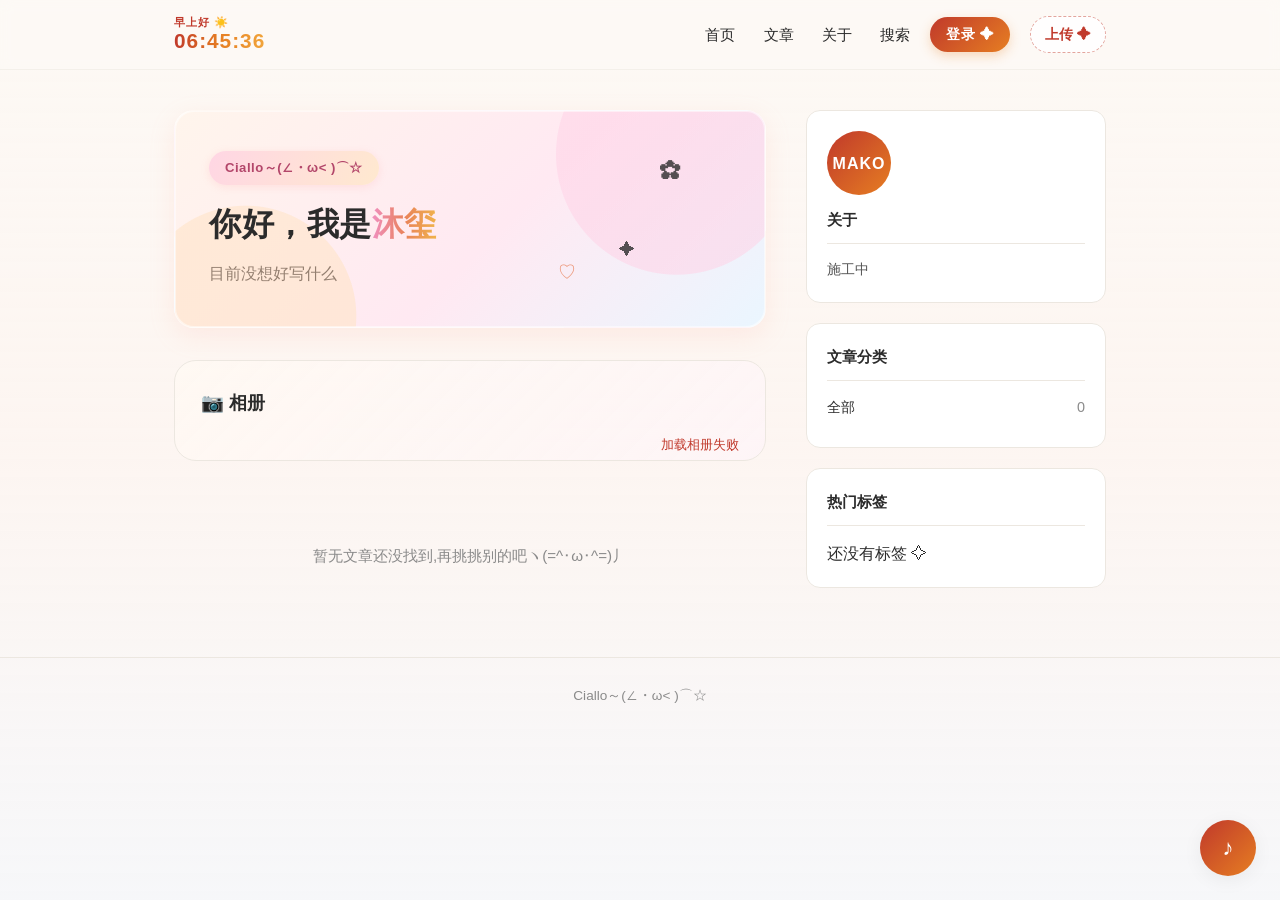
==== commit 3bdf7afa: "修复多处 bug:登录限流失效、播放器默认静音误续播、URL 解码与协议校验 - 登录限流:改用时间戳判定连续失败窗口,第5次锁定10分钟,修复暴力破解可无限尝试 - 播放器:首次未调过音量不再默认静" ====
--- a/index.html
+++ b/index.html
@@ -16,7 +16,10 @@
 
 <header class="site-header">
   <nav class="nav">
-    <div class="brand">Ciallo～(∠・ω&lt; )⌒☆</div>
+    <div class="brand brand-clock">
+      <span class="bc-greet" id="bcGreet">早上好</span>
+      <span class="bc-time" id="bcTime">00:00:00</span>
+    </div>
     <div class="nav-right">
       <button class="menu-toggle" id="menuToggle" aria-label="打开菜单">☰</button>
       <div class="menu" id="menu">
@@ -72,13 +75,7 @@
 
     <div class="widget" id="search">
       <h3>热门标签</h3>
-      <ul>
-        <li><a href="#"># CSS</a></li>
-        <li><a href="#"># JavaScript</a></li>
-        <li><a href="#"># 设计</a></li>
-        <li><a href="#"># 效率</a></li>
-        <li><a href="#"># 远足</a></li>
-      </ul>
+      <div class="tag-cloud" id="tagList">加载中…</div>
     </div>
   </aside>
 </main>
@@ -115,15 +112,21 @@
 </div>
 
 <script src="assets/js/player.js"></script>
+<script src="assets/js/clock.js"></script>
 <script src="assets/js/main.js"></script>
 <script src="assets/js/album.js"></script>
 <script>
 (async function () {
   const wrap = document.getElementById('posts');
   const catList = document.getElementById('categoryList');
+  const tagList = document.getElementById('tagList');
   let posts = [];
   let activeCat = null;
+  let activeTag = null;
   let CATEGORIES = [];
+
+  // 取一篇文章的所有标签
+  function postTags(p) { return (p.tags || '').split(/[,，、\s]+/).filter(Boolean); }
 
   function showEmpty(msg) {
     wrap.textContent = '';
@@ -133,11 +136,28 @@
     wrap.appendChild(p);
   }
 
-  // 按当前 activeCat 渲染文章列表;activeCat===null 展示全部
+  // 按当前 activeCat/activeTag 过滤并渲染;两者都为空则展示全部
+  function filtered() {
+    if (!activeCat && !activeTag) return posts;
+    return posts.filter((p) =>
+      (!activeCat || (p.tag || '未分类') === activeCat) &&
+      (!activeTag || postTags(p).indexOf(activeTag) >= 0)
+    );
+  }
+  function refresh() {
+    renderPosts(filtered());
+    renderCategories();
+    renderTags();
+  }
+
+  // 渲染文章列表
   function renderPosts(list) {
     wrap.textContent = '';
     if (!Array.isArray(list) || !list.length) {
-      showEmpty(activeCat ? '「' + activeCat + '」还没有文章,先写一篇吧ヽ(=^･ω･^=)丿' : '暂无文章,敬请期待ヽ(=^･ω･^=)丿');
+      const why = activeCat && activeTag
+        ? '「' + activeCat + '」且含「#' + activeTag + '」的'
+        : (activeCat ? '「' + activeCat + '」' : (activeTag ? '含「#' + activeTag + '」' : ''));
+      showEmpty((why || '暂无') + '文章还没找到,再挑挑别的吧ヽ(=^･ω･^=)丿');
       return;
     }
     list.forEach((post) => {
@@ -202,10 +222,10 @@
       a.append(txt, cnt);
       a.addEventListener('click', (e) => {
         e.preventDefault();
-        activeCat = (activeCat === label) ? null : label; // 再点一次取消过滤,回到全部
-        const list = activeCat ? posts.filter((p) => (p.tag || '未分类') === label) : posts;
-        renderPosts(list);
-        renderCategories();
+        // 「全部」恒清空分类与标签,真正回到全部;其余再点一次取消该过滤
+        activeCat = (label === '全部') ? null : ((activeCat === label) ? null : label);
+        if (label === '全部') activeTag = null;
+        refresh();
       });
       li.appendChild(a);
       catList.appendChild(li);
@@ -213,6 +233,31 @@
 
     addItem('全部', posts.length);
     cats.forEach((c) => addItem(c, counts[c] || 0));
+  }
+
+  // 热门标签云:抽取所有文章标签,按出现次数降序,点击按标签过滤
+  function renderTags() {
+    if (!tagList) return;
+    tagList.textContent = '';
+
+    const counts = {};
+    posts.forEach((p) => postTags(p).forEach((t) => { counts[t] = (counts[t] || 0) + 1; }));
+    const tags = Object.keys(counts).sort((a, b) => counts[b] - counts[a] || a.localeCompare(b, 'zh')); // 热门在前
+    if (!tags.length) {
+      tagList.textContent = '还没有标签 ✧';
+      return;
+    }
+    tags.forEach((t) => {
+      const chip = document.createElement('button');
+      chip.type = 'button';
+      chip.className = 'tag-chip' + (activeTag === t ? ' active' : '');
+      chip.textContent = '#' + t + ' ' + counts[t];
+      chip.addEventListener('click', () => {
+        activeTag = (activeTag === t) ? null : t; // 再点一次取消
+        refresh();
+      });
+      tagList.appendChild(chip);
+    });
   }
 
   wrap.textContent = ''; // 一进来就清掉静态「加载中…」占位,避免任何情况下残留
@@ -228,8 +273,7 @@
     const c = await (await fetch('/api/categories')).json();
     CATEGORIES = (c && Array.isArray(c.categories)) ? c.categories : CATEGORIES;
   } catch {}
-  renderCategories();
-  renderPosts(posts);
+  refresh();
 })();
 </script>
 <script>
@@ -253,13 +297,6 @@
   });
 })();
 
-// 后退(bfcache)还原时清掉水波遮罩残留,否则全屏 ripple 永久挡住画面
-window.addEventListener('pageshow', (e) => {
-  if (!e.persisted) return;
-  document.body.classList.remove('profile-reveal');
-  document.body.querySelectorAll('.is-hiding').forEach((el) => el.classList.remove('is-hiding'));
-});
-
 // 登录后右上角「登录」替换为「文章」:登录态(canManage)显示文章按钮并隐藏登录按钮
 (function () {
   const login = document.querySelector('.login-entry');
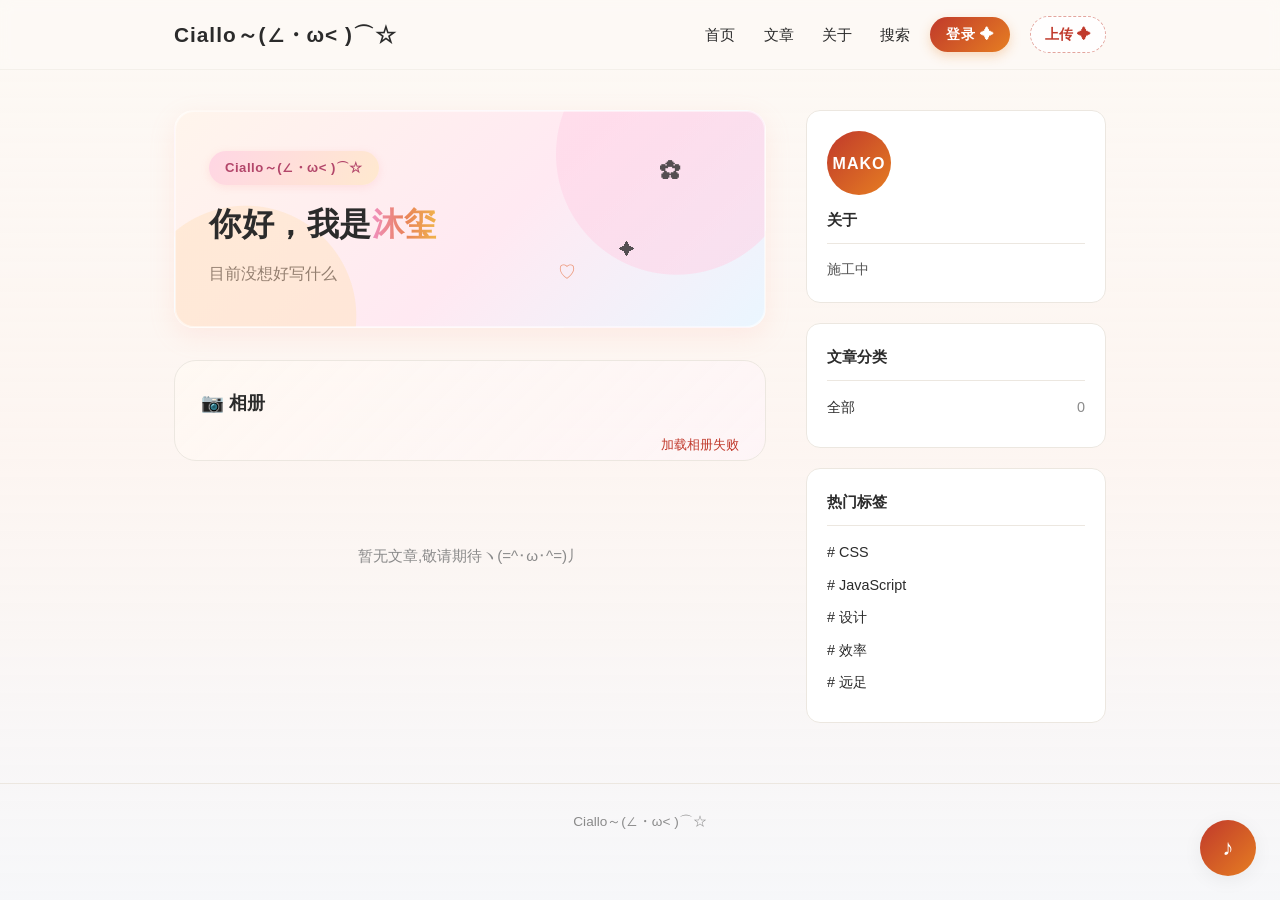
==== commit 3965694f: "修复水波圆心偏移 + 浏览器后退残留 + 静态资源缓存 原因 1:水波圆心偏到元素中心附近,不在鼠标点击处   触发点是 hero / 登录 / 文章 / 返回首页 4 处水波。   原方案用 --c" ====
--- a/index.html
+++ b/index.html
@@ -16,10 +16,7 @@
 
 <header class="site-header">
   <nav class="nav">
-    <div class="brand brand-clock">
-      <span class="bc-greet" id="bcGreet">早上好</span>
-      <span class="bc-time" id="bcTime">00:00:00</span>
-    </div>
+    <div class="brand">Ciallo～(∠・ω&lt; )⌒☆</div>
     <div class="nav-right">
       <button class="menu-toggle" id="menuToggle" aria-label="打开菜单">☰</button>
       <div class="menu" id="menu">
@@ -75,7 +72,13 @@
 
     <div class="widget" id="search">
       <h3>热门标签</h3>
-      <div class="tag-cloud" id="tagList">加载中…</div>
+      <ul>
+        <li><a href="#"># CSS</a></li>
+        <li><a href="#"># JavaScript</a></li>
+        <li><a href="#"># 设计</a></li>
+        <li><a href="#"># 效率</a></li>
+        <li><a href="#"># 远足</a></li>
+      </ul>
     </div>
   </aside>
 </main>
@@ -112,21 +115,15 @@
 </div>
 
 <script src="assets/js/player.js"></script>
-<script src="assets/js/clock.js"></script>
 <script src="assets/js/main.js"></script>
 <script src="assets/js/album.js"></script>
 <script>
 (async function () {
   const wrap = document.getElementById('posts');
   const catList = document.getElementById('categoryList');
-  const tagList = document.getElementById('tagList');
   let posts = [];
   let activeCat = null;
-  let activeTag = null;
   let CATEGORIES = [];
-
-  // 取一篇文章的所有标签
-  function postTags(p) { return (p.tags || '').split(/[,，、\s]+/).filter(Boolean); }
 
   function showEmpty(msg) {
     wrap.textContent = '';
@@ -136,28 +133,11 @@
     wrap.appendChild(p);
   }
 
-  // 按当前 activeCat/activeTag 过滤并渲染;两者都为空则展示全部
-  function filtered() {
-    if (!activeCat && !activeTag) return posts;
-    return posts.filter((p) =>
-      (!activeCat || (p.tag || '未分类') === activeCat) &&
-      (!activeTag || postTags(p).indexOf(activeTag) >= 0)
-    );
-  }
-  function refresh() {
-    renderPosts(filtered());
-    renderCategories();
-    renderTags();
-  }
-
-  // 渲染文章列表
+  // 按当前 activeCat 渲染文章列表;activeCat===null 展示全部
   function renderPosts(list) {
     wrap.textContent = '';
     if (!Array.isArray(list) || !list.length) {
-      const why = activeCat && activeTag
-        ? '「' + activeCat + '」且含「#' + activeTag + '」的'
-        : (activeCat ? '「' + activeCat + '」' : (activeTag ? '含「#' + activeTag + '」' : ''));
-      showEmpty((why || '暂无') + '文章还没找到,再挑挑别的吧ヽ(=^･ω･^=)丿');
+      showEmpty(activeCat ? '「' + activeCat + '」还没有文章,先写一篇吧ヽ(=^･ω･^=)丿' : '暂无文章,敬请期待ヽ(=^･ω･^=)丿');
       return;
     }
     list.forEach((post) => {
@@ -222,10 +202,10 @@
       a.append(txt, cnt);
       a.addEventListener('click', (e) => {
         e.preventDefault();
-        // 「全部」恒清空分类与标签,真正回到全部;其余再点一次取消该过滤
-        activeCat = (label === '全部') ? null : ((activeCat === label) ? null : label);
-        if (label === '全部') activeTag = null;
-        refresh();
+        activeCat = (activeCat === label) ? null : label; // 再点一次取消过滤,回到全部
+        const list = activeCat ? posts.filter((p) => (p.tag || '未分类') === label) : posts;
+        renderPosts(list);
+        renderCategories();
       });
       li.appendChild(a);
       catList.appendChild(li);
@@ -233,31 +213,6 @@
 
     addItem('全部', posts.length);
     cats.forEach((c) => addItem(c, counts[c] || 0));
-  }
-
-  // 热门标签云:抽取所有文章标签,按出现次数降序,点击按标签过滤
-  function renderTags() {
-    if (!tagList) return;
-    tagList.textContent = '';
-
-    const counts = {};
-    posts.forEach((p) => postTags(p).forEach((t) => { counts[t] = (counts[t] || 0) + 1; }));
-    const tags = Object.keys(counts).sort((a, b) => counts[b] - counts[a] || a.localeCompare(b, 'zh')); // 热门在前
-    if (!tags.length) {
-      tagList.textContent = '还没有标签 ✧';
-      return;
-    }
-    tags.forEach((t) => {
-      const chip = document.createElement('button');
-      chip.type = 'button';
-      chip.className = 'tag-chip' + (activeTag === t ? ' active' : '');
-      chip.textContent = '#' + t + ' ' + counts[t];
-      chip.addEventListener('click', () => {
-        activeTag = (activeTag === t) ? null : t; // 再点一次取消
-        refresh();
-      });
-      tagList.appendChild(chip);
-    });
   }
 
   wrap.textContent = ''; // 一进来就清掉静态「加载中…」占位,避免任何情况下残留
@@ -273,7 +228,8 @@
     const c = await (await fetch('/api/categories')).json();
     CATEGORIES = (c && Array.isArray(c.categories)) ? c.categories : CATEGORIES;
   } catch {}
-  refresh();
+  renderCategories();
+  renderPosts(posts);
 })();
 </script>
 <script>
@@ -285,11 +241,18 @@
   targets.forEach((el) => {
     el.addEventListener('click', (e) => {
       e.preventDefault();
-      const r = el.getBoundingClientRect();
-      const cx = r.left + r.width / 2;
-      const cy = r.top + r.height / 2;
-      ripple.style.setProperty('--cx', cx + 'px');
-      ripple.style.setProperty('--cy', cy + 'px');
+      const cx = e.clientX;
+      const cy = e.clientY;
+      // 直接写 inline clip-path,完全绕开 CSS 变量 + transition,
+      // 避免 clip-path 在 circle() 间插值时对 at 位置的特殊处理。
+      // 1) 先瞬时设 0% (不播)
+      ripple.style.transition = 'none';
+      ripple.style.clipPath = 'circle(0% at ' + cx + 'px ' + cy + 'px)';
+      // 2) 强制 reflow 让浏览器把上述 inline 值定格为 from
+      void ripple.offsetWidth;
+      // 3) 恢复 transition + 设 150%,开始播放
+      ripple.style.transition = 'clip-path .78s cubic-bezier(.65, 0, .35, 1)';
+      ripple.style.clipPath = 'circle(150% at ' + cx + 'px ' + cy + 'px)';
       document.body.classList.add('profile-reveal');
       el.classList.add('is-hiding');
       setTimeout(() => { window.location.href = el.getAttribute('href'); }, 750);
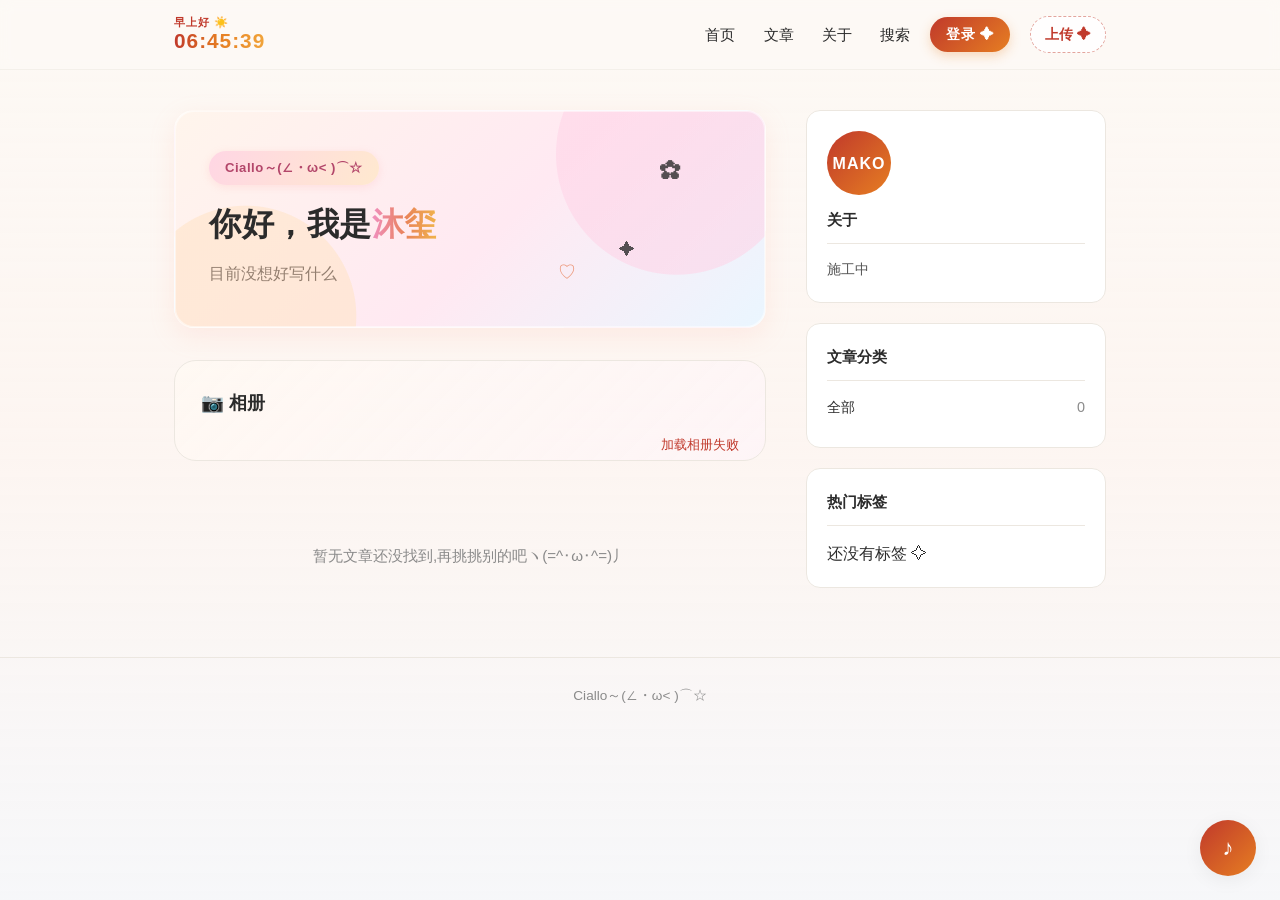
==== commit 678c5f10: "Merge branch 'mako07210721:main' into main" ====
--- a/index.html
+++ b/index.html
@@ -16,7 +16,10 @@
 
 <header class="site-header">
   <nav class="nav">
-    <div class="brand">Ciallo～(∠・ω&lt; )⌒☆</div>
+    <div class="brand brand-clock">
+      <span class="bc-greet" id="bcGreet">早上好</span>
+      <span class="bc-time" id="bcTime">00:00:00</span>
+    </div>
     <div class="nav-right">
       <button class="menu-toggle" id="menuToggle" aria-label="打开菜单">☰</button>
       <div class="menu" id="menu">
@@ -72,13 +75,7 @@
 
     <div class="widget" id="search">
       <h3>热门标签</h3>
-      <ul>
-        <li><a href="#"># CSS</a></li>
-        <li><a href="#"># JavaScript</a></li>
-        <li><a href="#"># 设计</a></li>
-        <li><a href="#"># 效率</a></li>
-        <li><a href="#"># 远足</a></li>
-      </ul>
+      <div class="tag-cloud" id="tagList">加载中…</div>
     </div>
   </aside>
 </main>
@@ -115,15 +112,21 @@
 </div>
 
 <script src="assets/js/player.js"></script>
+<script src="assets/js/clock.js"></script>
 <script src="assets/js/main.js"></script>
 <script src="assets/js/album.js"></script>
 <script>
 (async function () {
   const wrap = document.getElementById('posts');
   const catList = document.getElementById('categoryList');
+  const tagList = document.getElementById('tagList');
   let posts = [];
   let activeCat = null;
+  let activeTag = null;
   let CATEGORIES = [];
+
+  // 取一篇文章的所有标签
+  function postTags(p) { return (p.tags || '').split(/[,，、\s]+/).filter(Boolean); }
 
   function showEmpty(msg) {
     wrap.textContent = '';
@@ -133,11 +136,28 @@
     wrap.appendChild(p);
   }
 
-  // 按当前 activeCat 渲染文章列表;activeCat===null 展示全部
+  // 按当前 activeCat/activeTag 过滤并渲染;两者都为空则展示全部
+  function filtered() {
+    if (!activeCat && !activeTag) return posts;
+    return posts.filter((p) =>
+      (!activeCat || (p.tag || '未分类') === activeCat) &&
+      (!activeTag || postTags(p).indexOf(activeTag) >= 0)
+    );
+  }
+  function refresh() {
+    renderPosts(filtered());
+    renderCategories();
+    renderTags();
+  }
+
+  // 渲染文章列表
   function renderPosts(list) {
     wrap.textContent = '';
     if (!Array.isArray(list) || !list.length) {
-      showEmpty(activeCat ? '「' + activeCat + '」还没有文章,先写一篇吧ヽ(=^･ω･^=)丿' : '暂无文章,敬请期待ヽ(=^･ω･^=)丿');
+      const why = activeCat && activeTag
+        ? '「' + activeCat + '」且含「#' + activeTag + '」的'
+        : (activeCat ? '「' + activeCat + '」' : (activeTag ? '含「#' + activeTag + '」' : ''));
+      showEmpty((why || '暂无') + '文章还没找到,再挑挑别的吧ヽ(=^･ω･^=)丿');
       return;
     }
     list.forEach((post) => {
@@ -202,10 +222,10 @@
       a.append(txt, cnt);
       a.addEventListener('click', (e) => {
         e.preventDefault();
-        activeCat = (activeCat === label) ? null : label; // 再点一次取消过滤,回到全部
-        const list = activeCat ? posts.filter((p) => (p.tag || '未分类') === label) : posts;
-        renderPosts(list);
-        renderCategories();
+        // 「全部」恒清空分类与标签,真正回到全部;其余再点一次取消该过滤
+        activeCat = (label === '全部') ? null : ((activeCat === label) ? null : label);
+        if (label === '全部') activeTag = null;
+        refresh();
       });
       li.appendChild(a);
       catList.appendChild(li);
@@ -213,6 +233,31 @@
 
     addItem('全部', posts.length);
     cats.forEach((c) => addItem(c, counts[c] || 0));
+  }
+
+  // 热门标签云:抽取所有文章标签,按出现次数降序,点击按标签过滤
+  function renderTags() {
+    if (!tagList) return;
+    tagList.textContent = '';
+
+    const counts = {};
+    posts.forEach((p) => postTags(p).forEach((t) => { counts[t] = (counts[t] || 0) + 1; }));
+    const tags = Object.keys(counts).sort((a, b) => counts[b] - counts[a] || a.localeCompare(b, 'zh')); // 热门在前
+    if (!tags.length) {
+      tagList.textContent = '还没有标签 ✧';
+      return;
+    }
+    tags.forEach((t) => {
+      const chip = document.createElement('button');
+      chip.type = 'button';
+      chip.className = 'tag-chip' + (activeTag === t ? ' active' : '');
+      chip.textContent = '#' + t + ' ' + counts[t];
+      chip.addEventListener('click', () => {
+        activeTag = (activeTag === t) ? null : t; // 再点一次取消
+        refresh();
+      });
+      tagList.appendChild(chip);
+    });
   }
 
   wrap.textContent = ''; // 一进来就清掉静态「加载中…」占位,避免任何情况下残留
@@ -228,8 +273,7 @@
     const c = await (await fetch('/api/categories')).json();
     CATEGORIES = (c && Array.isArray(c.categories)) ? c.categories : CATEGORIES;
   } catch {}
-  renderCategories();
-  renderPosts(posts);
+  refresh();
 })();
 </script>
 <script>
@@ -241,24 +285,24 @@
   targets.forEach((el) => {
     el.addEventListener('click', (e) => {
       e.preventDefault();
-      const cx = e.clientX;
-      const cy = e.clientY;
-      // 直接写 inline clip-path,完全绕开 CSS 变量 + transition,
-      // 避免 clip-path 在 circle() 间插值时对 at 位置的特殊处理。
-      // 1) 先瞬时设 0% (不播)
-      ripple.style.transition = 'none';
-      ripple.style.clipPath = 'circle(0% at ' + cx + 'px ' + cy + 'px)';
-      // 2) 强制 reflow 让浏览器把上述 inline 值定格为 from
-      void ripple.offsetWidth;
-      // 3) 恢复 transition + 设 150%,开始播放
-      ripple.style.transition = 'clip-path .78s cubic-bezier(.65, 0, .35, 1)';
-      ripple.style.clipPath = 'circle(150% at ' + cx + 'px ' + cy + 'px)';
+      const r = el.getBoundingClientRect();
+      const cx = r.left + r.width / 2;
+      const cy = r.top + r.height / 2;
+      ripple.style.setProperty('--cx', cx + 'px');
+      ripple.style.setProperty('--cy', cy + 'px');
       document.body.classList.add('profile-reveal');
       el.classList.add('is-hiding');
       setTimeout(() => { window.location.href = el.getAttribute('href'); }, 750);
     });
   });
 })();
+
+// 后退(bfcache)还原时清掉水波遮罩残留,否则全屏 ripple 永久挡住画面
+window.addEventListener('pageshow', (e) => {
+  if (!e.persisted) return;
+  document.body.classList.remove('profile-reveal');
+  document.body.querySelectorAll('.is-hiding').forEach((el) => el.classList.remove('is-hiding'));
+});
 
 // 登录后右上角「登录」替换为「文章」:登录态(canManage)显示文章按钮并隐藏登录按钮
 (function () {
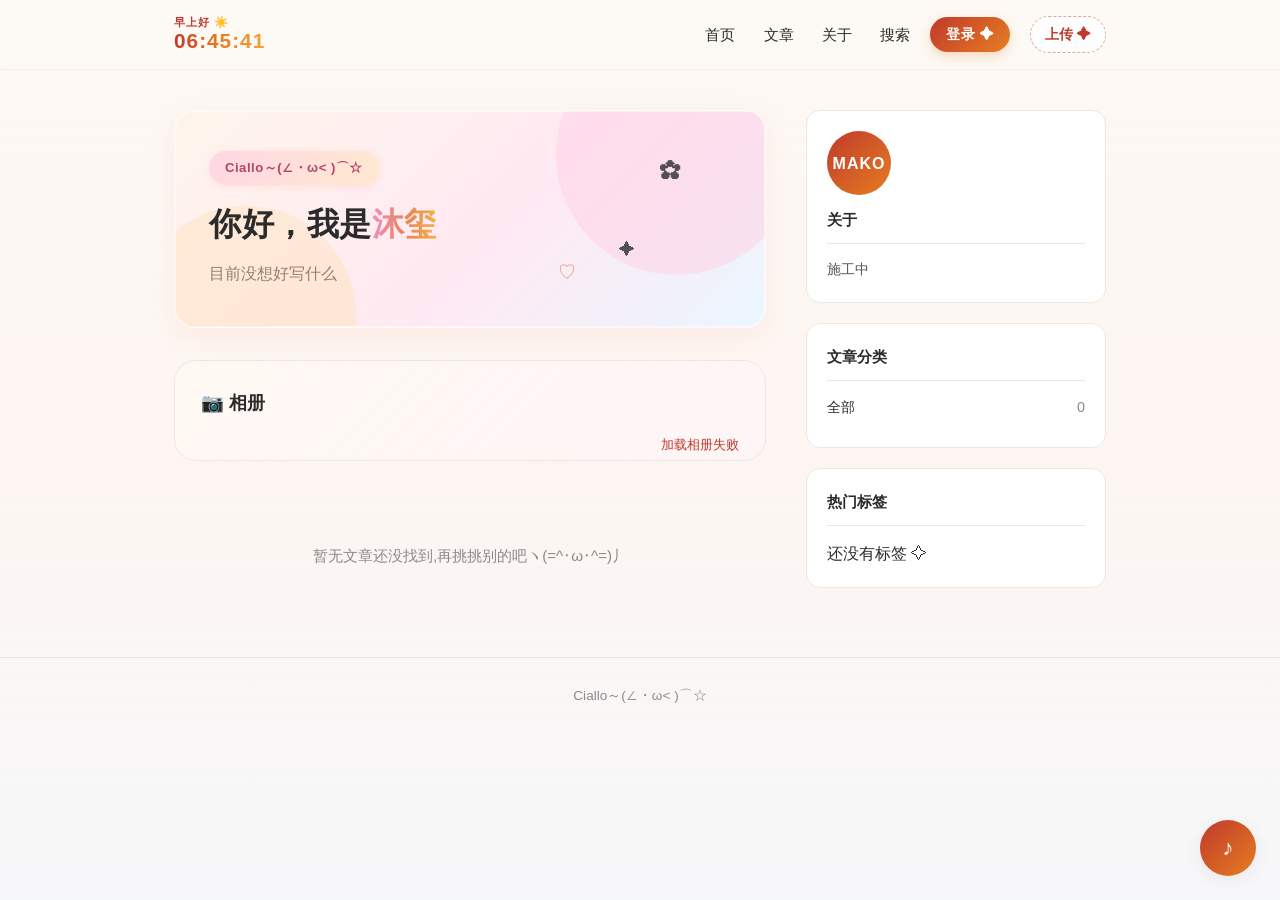
==== commit 326f546c: "合并 origin/main 的 3 个提交(bug 修复、顶部时钟等)到本地 冲突解决 (assets/js/player.js):   保留本地独有的「跨页面恢复展开/合并状态 + 拖动位置」逻辑" ====
--- a/index.html
+++ b/index.html
@@ -285,24 +285,24 @@
   targets.forEach((el) => {
     el.addEventListener('click', (e) => {
       e.preventDefault();
-      const r = el.getBoundingClientRect();
-      const cx = r.left + r.width / 2;
-      const cy = r.top + r.height / 2;
-      ripple.style.setProperty('--cx', cx + 'px');
-      ripple.style.setProperty('--cy', cy + 'px');
+      const cx = e.clientX;
+      const cy = e.clientY;
+      // 直接写 inline clip-path,完全绕开 CSS 变量 + transition,
+      // 避免 clip-path 在 circle() 间插值时对 at 位置的特殊处理。
+      // 1) 先瞬时设 0% (不播)
+      ripple.style.transition = 'none';
+      ripple.style.clipPath = 'circle(0% at ' + cx + 'px ' + cy + 'px)';
+      // 2) 强制 reflow 让浏览器把上述 inline 值定格为 from
+      void ripple.offsetWidth;
+      // 3) 恢复 transition + 设 150%,开始播放
+      ripple.style.transition = 'clip-path .78s cubic-bezier(.65, 0, .35, 1)';
+      ripple.style.clipPath = 'circle(150% at ' + cx + 'px ' + cy + 'px)';
       document.body.classList.add('profile-reveal');
       el.classList.add('is-hiding');
       setTimeout(() => { window.location.href = el.getAttribute('href'); }, 750);
     });
   });
 })();
-
-// 后退(bfcache)还原时清掉水波遮罩残留,否则全屏 ripple 永久挡住画面
-window.addEventListener('pageshow', (e) => {
-  if (!e.persisted) return;
-  document.body.classList.remove('profile-reveal');
-  document.body.querySelectorAll('.is-hiding').forEach((el) => el.classList.remove('is-hiding'));
-});
 
 // 登录后右上角「登录」替换为「文章」:登录态(canManage)显示文章按钮并隐藏登录按钮
 (function () {
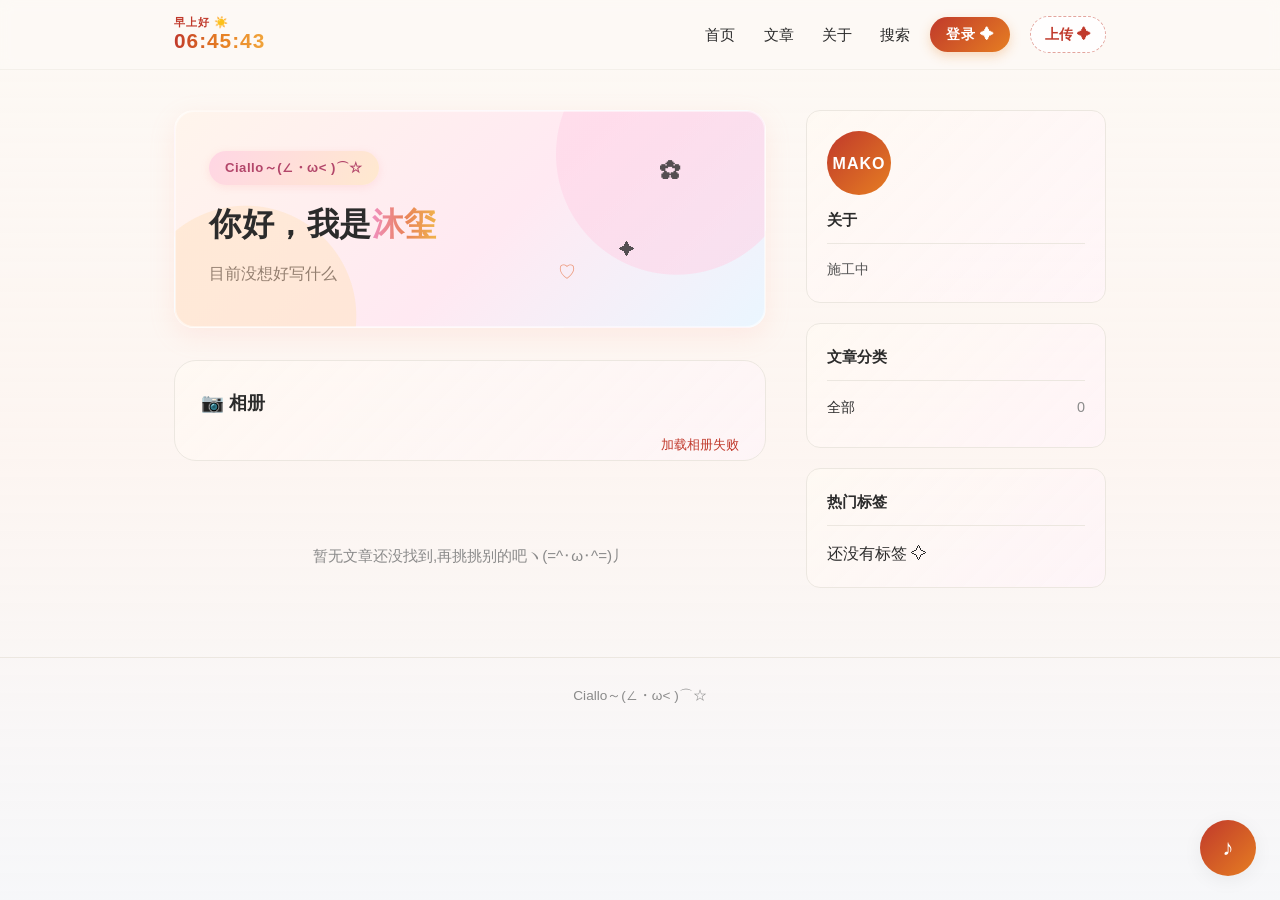
==== commit 80d41239: "优化全站 SEO:补全 meta/OpenGraph/favicon 与结构化数据 - 各页补 meta description/author/robots/theme-color + OG/Twit" ====
--- a/index.html
+++ b/index.html
@@ -3,8 +3,30 @@
 <head>
 <meta charset="UTF-8">
 <meta name="viewport" content="width=device-width, initial-scale=1.0">
-<title>Ciallo～(∠・ω&lt; )⌒☆</title>
+<title>Ciallo～(∠・ω&lt; )⌒☆ · 沐玺的博客</title>
+<meta name="description" content="沐玺(MAKO)的个人博客——记录前端开发、二次元、游戏与音乐爱好,现居大连软件工程在读,偶尔写点技术随笔。">
+<meta name="author" content="沐玺">
+<meta name="robots" content="index, follow">
+<meta name="theme-color" content="#c0392b">
+<meta property="og:type" content="website">
+<meta property="og:site_name" content="沐玺的博客">
+<meta property="og:title" content="Ciallo～(∠・ω< )⌒☆ · 沐玺的博客">
+<meta property="og:description" content="沐玺(MAKO)的个人博客——前端开发、二次元、游戏与音乐,现居大连软件工程在读。">
+<meta name="twitter:card" content="summary">
+<meta name="twitter:title" content="Ciallo～(∠・ω< )⌒☆ · 沐玺的博客">
+<meta name="twitter:description" content="沐玺(MAKO)的个人博客——前端开发、二次元、游戏与音乐,现居大连软件工程在读。">
+<link rel="icon" href="data:image/svg+xml,%3Csvg xmlns='http://www.w3.org/2000/svg' viewBox='0 0 100 100'%3E%3Cdefs%3E%3ClinearGradient id='g' x1='0' y1='0' x2='1' y2='1'%3E%3Cstop offset='0' stop-color='%23c0392b'/%3E%3Cstop offset='1' stop-color='%23e67e22'/%3E%3C/linearGradient%3E%3C/defs%3E%3Ccircle cx='50' cy='50' r='42' fill='url(%23g)'/%3E%3C/svg%3E">
 <link rel="stylesheet" href="assets/css/style.css">
+<script type="application/ld+json">
+{
+  "@context": "https://schema.org",
+  "@type": "WebSite",
+  "name": "沐玺的博客",
+  "alternateName": "Ciallo",
+  "description": "沐玺(MAKO)的个人博客,记录前端开发、二次元、游戏与音乐爱好。",
+  "inLanguage": "zh-CN"
+}
+</script>
 <style>
   .empty { color: var(--muted); text-align: center; padding: 48px 20px; font-size: .95rem; }
 </style>
--- a/assets/css/style.css
+++ b/assets/css/style.css
@@ -207,7 +207,7 @@
 
 /* ============ Posts ============ */
 .post {
-  background: var(--surface);
+  background: linear-gradient(135deg, rgba(255,250,243,.74), rgba(255,244,250,.68));
   border: 1px solid var(--border);
   border-radius: 14px;
   padding: 24px 26px;
@@ -246,7 +246,7 @@
   top: 84px;
 }
 .widget {
-  background: var(--surface);
+  background: linear-gradient(135deg, rgba(255,250,243,.74), rgba(255,244,250,.68));
   border: 1px solid var(--border);
   border-radius: 14px;
   padding: 20px;
